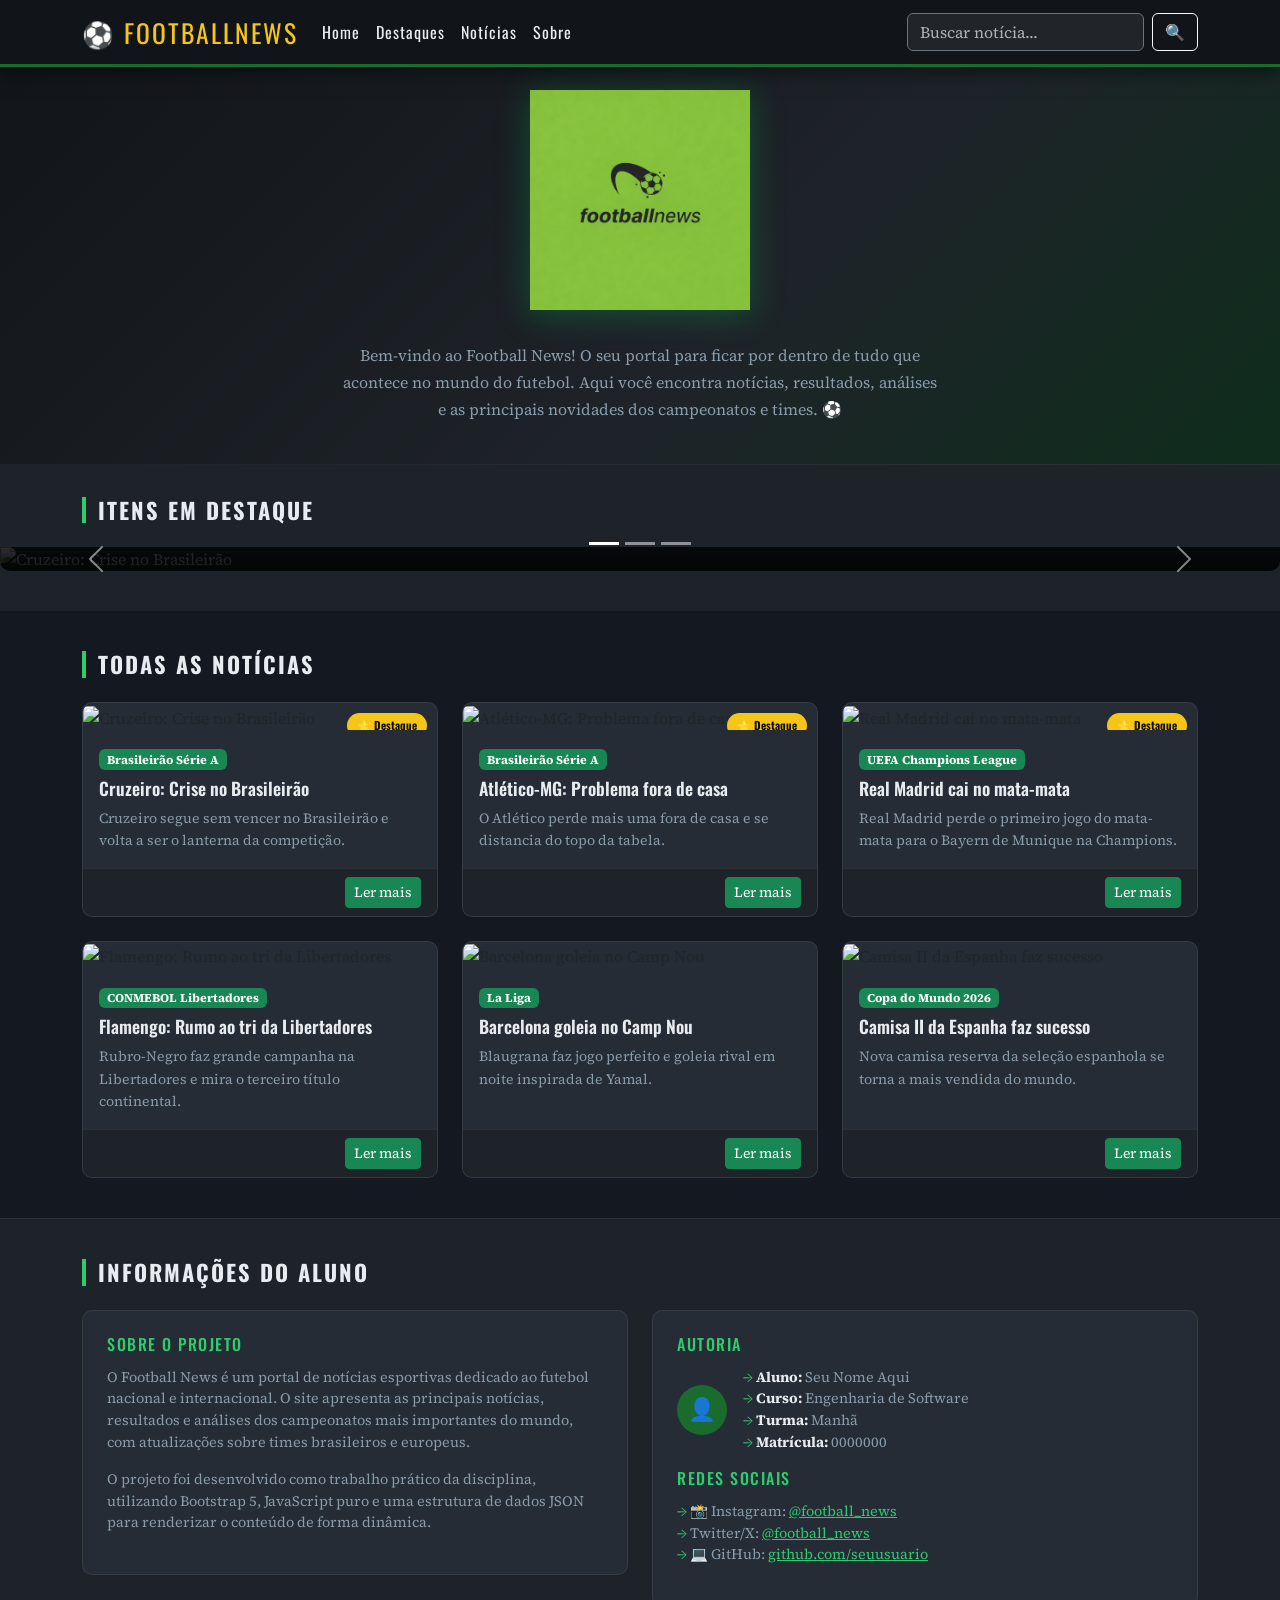
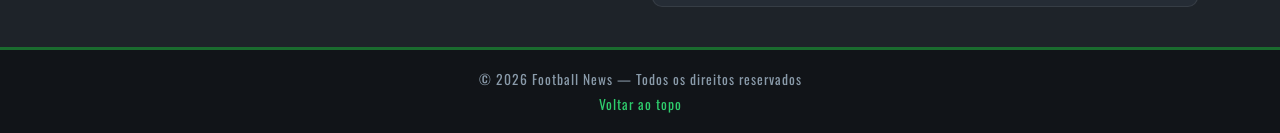
==== public/index.html @ a2ff7a2b "Códgo quese pronto" ====
<!DOCTYPE html>
<html lang="pt-BR">
<head>
  <meta charset="UTF-8">
  <meta name="viewport" content="width=device-width, initial-scale=1.0">
  <title>Football News — Portal de Futebol</title>
  <link href="https://cdn.jsdelivr.net/npm/bootstrap@5.3.3/dist/css/bootstrap.min.css" rel="stylesheet">
  <link rel="stylesheet" href="style.css">
</head>
<body>

 
  <nav class="navbar navbar-expand-lg fixed-top" data-bs-theme="dark">
    <div class="container">
      <a class="navbar-brand" href="index.html">⚽ FOOTBALLNEWS</a>
      <button class="navbar-toggler" type="button" data-bs-toggle="collapse" data-bs-target="#navMenu">
        <span class="navbar-toggler-icon"></span>
      </button>
      <div class="collapse navbar-collapse" id="navMenu">
        <ul class="navbar-nav me-auto mb-2 mb-lg-0">
          <li class="nav-item"><a class="nav-link active" href="index.html">Home</a></li>
          <li class="nav-item"><a class="nav-link" href="#destaques">Destaques</a></li>
          <li class="nav-item"><a class="nav-link" href="#noticias">Notícias</a></li>
          <li class="nav-item"><a class="nav-link" href="#sobre">Sobre</a></li>
        </ul>
        <form class="d-flex" role="search">
          <input class="form-control me-2 bg-dark border-secondary text-light" type="search" placeholder="Buscar notícia...">
          <button class="btn btn-outline-light" type="submit">🔍</button>
        </form>
      </div>
    </div>
  </nav>

  
  <section class="hero-section" style="padding-top: 90px;">
    <div class="container">
      <img src="imagens/Logo de futebol em destaque.png" class="hero-logo mb-3" alt="Football News Logo">
      <p>Bem-vindo ao Football News! O seu portal para ficar por dentro de tudo que acontece no mundo do futebol. Aqui você encontra notícias, resultados, análises e as principais novidades dos campeonatos e times. ⚽</p>
    </div>
  </section>

 
  <section class="carousel-section" id="destaques">
    <div class="container">
      <h2 class="section-heading">Itens em Destaque</h2>
    </div>

    <div id="carouselDestaque" class="carousel slide" data-bs-ride="carousel">
      <div class="carousel-indicators" id="carousel-indicators"></div>

      <div class="carousel-inner" id="carousel-inner"></div>

      <button class="carousel-control-prev" type="button" data-bs-target="#carouselDestaque" data-bs-slide="prev">
        <span class="carousel-control-prev-icon"></span>
        <span class="visually-hidden">Anterior</span>
      </button>
      <button class="carousel-control-next" type="button" data-bs-target="#carouselDestaque" data-bs-slide="next">
        <span class="carousel-control-next-icon"></span>
        <span class="visually-hidden">Próximo</span>
      </button>
    </div>
  </section>

 
  <section class="cards-section" id="noticias">
    <div class="container">
      <h2 class="section-heading">Todas as Notícias</h2>
      <div class="row row-cols-1 row-cols-sm-2 row-cols-lg-3 g-4" id="cards-noticias"></div>
    </div>
  </section>

  
  <section class="about-section" id="sobre">
    <div class="container">
      <h2 class="section-heading">Informações do Aluno</h2>
      <div class="row g-4">

        <div class="col-md-6">
          <div class="about-card">
            <h6>Sobre o Projeto</h6>
            <p>
              O Football News é um portal de notícias esportivas dedicado ao futebol nacional e internacional.
              O site apresenta as principais notícias, resultados e análises dos campeonatos mais importantes do mundo,
              com atualizações sobre times brasileiros e europeus.
            </p>
            <p>
              O projeto foi desenvolvido como trabalho prático da disciplina, utilizando Bootstrap 5,
              JavaScript puro e uma estrutura de dados JSON para renderizar o conteúdo de forma dinâmica.
            </p>
          </div>
        </div>

        <div class="col-md-6">
          <div class="about-card">
            <h6>Autoria</h6>
            <div class="d-flex align-items-center gap-3 mb-3">
              <div class="avatar-circle">👤</div>
              <div>
                <ul class="mb-0">
                  <li><strong style="color: var(--text);">Aluno:</strong> Seu Nome Aqui</li>
                  <li><strong style="color: var(--text);">Curso:</strong> Engenharia de Software</li>
                  <li><strong style="color: var(--text);">Turma:</strong> Manhã</li>
                  <li><strong style="color: var(--text);">Matrícula:</strong> 0000000</li>
                </ul>
              </div>
            </div>
            <h6 class="mt-3">Redes Sociais</h6>
            <ul>
              <li>📸 Instagram: <a href="#" style="color: var(--green-light);">@football_news</a></li>
              <li> Twitter/X: <a href="#" style="color: var(--green-light);">@football_news</a></li>
              <li>💻 GitHub: <a href="#" style="color: var(--green-light);">github.com/seuusuario</a></li>
            </ul>
          </div>
        </div>

      </div>
    </div>
  </section>


  <footer>
    <p class="mb-1">© 2026 Football News — Todos os direitos reservados</p>
    <p class="mb-0"> <a href="#destaques">Voltar ao topo</a></p>
  </footer>

  <script src="https://cdn.jsdelivr.net/npm/bootstrap@5.3.3/dist/js/bootstrap.bundle.min.js"></script>
  <script src="script.js"></script>
</body>
</html>
---- public/style.css ----
/* ── Google Fonts ── */
@import url('https://fonts.googleapis.com/css2?family=Oswald:wght@400;600;700&family=Source+Serif+4:ital,wght@0,300;0,400;0,600;1,400&display=swap');


:root {
  --green:      #1a6b2e;
  --green-mid:  #228b3b;
  --green-light:#2ecc6c;
  --yellow:     #f5c518;
  --dark:       #111418;
  --mid:        #1e2329;
  --surface:    #252c35;
  --text:       #e8ecf0;
  --muted:      #8a9baa;
  --radius:     10px;
}


*, *::before, *::after { box-sizing: border-box; }

body {
  background-color: #141820;
  color: var(--text);
  font-family: 'Source Serif 4', Georgia, serif;
  margin: 0;
}


.navbar-brand {
  font-family: 'Oswald', sans-serif;
  font-size: 1.6rem;
  letter-spacing: 2px;
  color: var(--yellow) !important;
}

.navbar {
  background-color: var(--dark) !important;
  border-bottom: 3px solid var(--green);
  box-shadow: 0 4px 20px rgba(0,0,0,0.5);
}

.navbar .nav-link { color: var(--text) !important; font-family: 'Oswald', sans-serif; letter-spacing: 1px; }
.navbar .nav-link:hover { color: var(--yellow) !important; }


.hero-section {
  background: linear-gradient(135deg, var(--dark) 0%, var(--mid) 60%, #0f2d1c 100%);
  padding: 3.5rem 1rem 2.5rem;
  text-align: center;
  border-bottom: 1px solid rgba(255,255,255,0.06);
}

.hero-logo {
  max-width: 220px;
  filter: drop-shadow(0 4px 16px rgba(0,200,80,0.3));
}

.hero-section p {
  max-width: 600px;
  margin: 1rem auto 0;
  color: var(--muted);
  font-size: 1rem;
  line-height: 1.7;
}


.section-heading {
  font-family: 'Oswald', sans-serif;
  font-size: 1.4rem;
  font-weight: 700;
  letter-spacing: 2px;
  text-transform: uppercase;
  color: var(--text);
  border-left: 4px solid var(--green-light);
  padding-left: 12px;
  margin-bottom: 1.5rem;
}

/* ── Carousel ── */
.carousel-section {
  background-color: var(--mid);
  padding: 2rem 0 2.5rem;
}

.carousel-img {
  max-height: 420px;
  object-fit: cover;
  width: 100%;
  filter: brightness(0.72);
}

.carousel-caption-custom {
  background: linear-gradient(0deg, rgba(0,0,0,0.85) 0%, transparent 100%);
  bottom: 0; left: 0; right: 0;
  padding: 2rem 2rem 1.5rem;
  text-align: left;
  border-radius: 0 0 var(--radius) var(--radius);
}

.carousel-caption-custom h5 {
  font-family: 'Oswald', sans-serif;
  font-size: 1.5rem;
  font-weight: 700;
  color: #fff;
  margin-bottom: 0.3rem;
}

.carousel-caption-custom p {
  color: #ccc;
  font-size: 0.9rem;
  margin-bottom: 0.8rem;
}

.badge-liga {
  display: inline-block;
  background: var(--green);
  color: #fff;
  font-family: 'Oswald', sans-serif;
  font-size: 0.7rem;
  letter-spacing: 1px;
  text-transform: uppercase;
  padding: 3px 10px;
  border-radius: 20px;
  margin-bottom: 6px;
}


.cards-section {
  padding: 2.5rem 0;
  background-color: #141820;
}

.card-noticia {
  background-color: var(--surface);
  border: 1px solid rgba(255,255,255,0.07);
  border-radius: var(--radius);
  transition: transform 0.22s ease, box-shadow 0.22s ease;
  overflow: hidden;
}

.card-noticia:hover {
  transform: translateY(-5px);
  box-shadow: 0 12px 36px rgba(0,0,0,0.5);
}

.card-img-wrapper {
  position: relative;
  overflow: hidden;
}

.card-img-wrapper img {
  height: 200px;
  object-fit: cover;
  width: 100%;
  transition: transform 0.4s ease;
}

.card-noticia:hover .card-img-wrapper img {
  transform: scale(1.05);
}

.badge-destaque {
  position: absolute;
  top: 10px; right: 10px;
  background: var(--yellow);
  color: #111;
  font-size: 0.7rem;
  font-weight: 700;
  font-family: 'Oswald', sans-serif;
  padding: 4px 10px;
  border-radius: 20px;
}

.card-body { background-color: var(--surface); }

.card-title {
  font-family: 'Oswald', sans-serif;
  font-size: 1.1rem;
  font-weight: 600;
  color: var(--text);
}

.card-text { font-size: 0.88rem; color: var(--muted); line-height: 1.6; }

.card-footer {
  background-color: var(--mid);
  border-top: 1px solid rgba(255,255,255,0.06);
}

/* ── About Section ── */
.about-section {
  background-color: var(--mid);
  padding: 2.5rem 0;
  border-top: 1px solid rgba(255,255,255,0.07);
}

.about-card {
  background: var(--surface);
  border: 1px solid rgba(255,255,255,0.08);
  border-radius: var(--radius);
  padding: 1.5rem;
}

.about-card h6 {
  font-family: 'Oswald', sans-serif;
  letter-spacing: 1.5px;
  text-transform: uppercase;
  color: var(--green-light);
  margin-bottom: 0.8rem;
}

.about-card p, .about-card li { color: var(--muted); font-size: 0.9rem; }
.about-card ul { list-style: none; padding: 0; }
.about-card ul li::before { content: "→ "; color: var(--green-light); }

.avatar-circle {
  width: 50px; height: 50px;
  border-radius: 50%;
  background: var(--green);
  display: flex; align-items: center; justify-content: center;
  font-size: 1.4rem;
  flex-shrink: 0;
}


footer {
  background-color: var(--dark);
  border-top: 3px solid var(--green);
  padding: 1.2rem;
  text-align: center;
  font-family: 'Oswald', sans-serif;
  color: var(--muted);
  font-size: 0.85rem;
  letter-spacing: 1px;
}

footer a { color: var(--green-light); text-decoration: none; }
footer a:hover { color: var(--yellow); }

/* ── DETAIL PAGE ── */
.detalhe-hero {
  background: linear-gradient(180deg, var(--dark) 0%, var(--mid) 100%);
  padding: 2rem 0 1.5rem;
  border-bottom: 1px solid rgba(255,255,255,0.07);
}

.breadcrumb-item a { color: var(--green-light); }
.breadcrumb-item.active { color: var(--muted); }

.detalhe-img {
  width: 100%;
  max-height: 380px;
  object-fit: cover;
  border: 2px solid rgba(255,255,255,0.08);
}

.detalhe-titulo {
  font-family: 'Oswald', sans-serif;
  font-size: 2rem;
  font-weight: 700;
  color: var(--text);
  line-height: 1.2;
}

.detalhe-info-card {
  background: var(--surface);
  border: 1px solid rgba(255,255,255,0.08);
  border-radius: var(--radius);
  padding: 1.5rem;
  height: 100%;
}

.info-grid { display: grid; grid-template-columns: 1fr; gap: 0.75rem; }

.info-item {
  display: flex;
  flex-direction: column;
  gap: 2px;
}

.info-label {
  font-family: 'Oswald', sans-serif;
  font-size: 0.75rem;
  letter-spacing: 1.5px;
  text-transform: uppercase;
  color: var(--green-light);
}

.info-value {
  font-size: 0.95rem;
  color: var(--text);
}

.detalhe-conteudo {
  color: var(--muted);
  line-height: 1.8;
  font-size: 0.97rem;
}

.fotos-section {
  background-color: var(--mid);
  padding: 2.5rem 0;
  border-top: 1px solid rgba(255,255,255,0.07);
}

.foto-card img {
  height: 200px;
  object-fit: cover;
  width: 100%;
  border: 1px solid rgba(255,255,255,0.07);
  transition: transform 0.3s ease;
}

.foto-card:hover img { transform: scale(1.03); }

.foto-titulo {
  font-family: 'Oswald', sans-serif;
  font-size: 0.85rem;
  letter-spacing: 0.5px;
  color: var(--muted);
  text-align: center;
}


@media (max-width: 767px) {
  .detalhe-titulo { font-size: 1.4rem; }
  .carousel-caption-custom h5 { font-size: 1.1rem; }
  .carousel-img { max-height: 260px; }
  .hero-logo { max-width: 160px; }
}
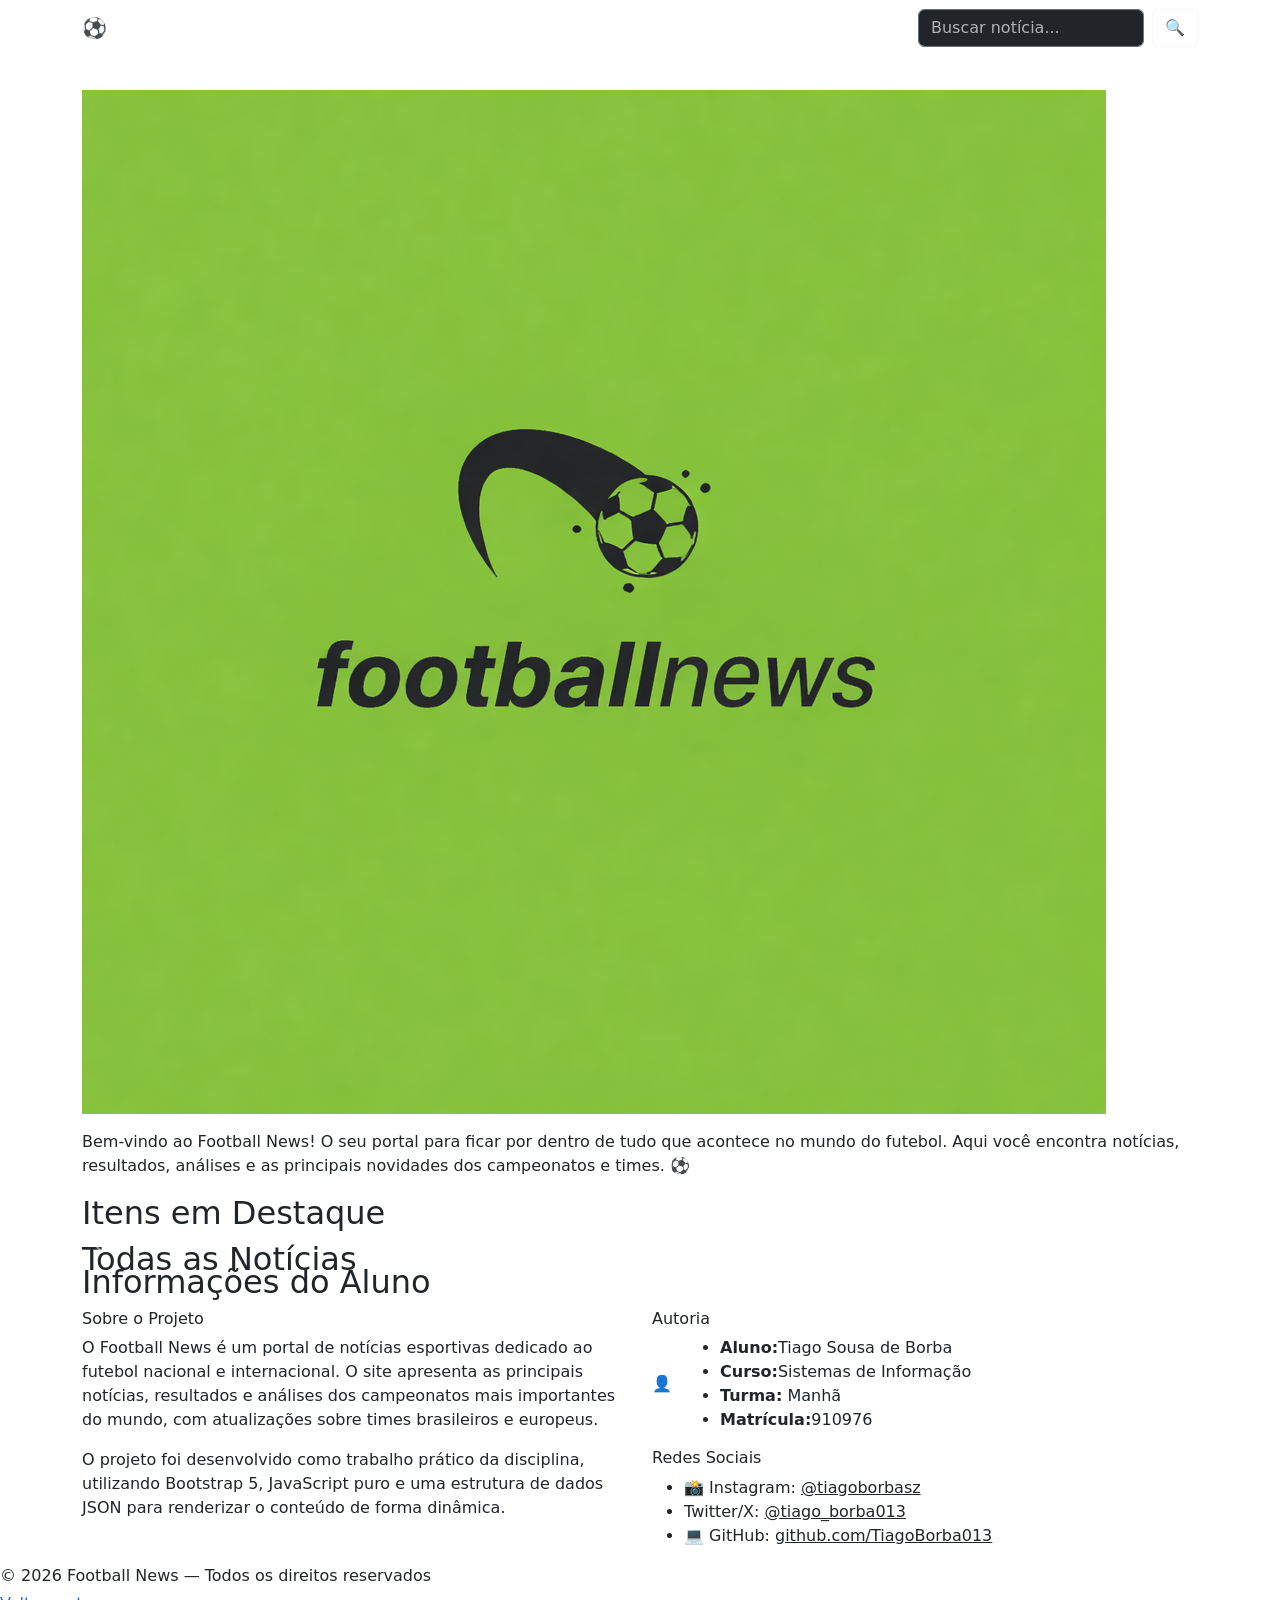
==== commit 5d7d5017: "Recomeçando" ====
--- a/public/index.html
+++ b/public/index.html
@@ -97,18 +97,18 @@
               <div class="avatar-circle">👤</div>
               <div>
                 <ul class="mb-0">
-                  <li><strong style="color: var(--text);">Aluno:</strong> Seu Nome Aqui</li>
-                  <li><strong style="color: var(--text);">Curso:</strong> Engenharia de Software</li>
+                  <li><strong style="color: var(--text);">Aluno:</strong>Tiago Sousa de Borba</li>
+                  <li><strong style="color: var(--text);">Curso:</strong>Sistemas de Informação</li>
                   <li><strong style="color: var(--text);">Turma:</strong> Manhã</li>
-                  <li><strong style="color: var(--text);">Matrícula:</strong> 0000000</li>
+                  <li><strong style="color: var(--text);">Matrícula:</strong>910976</li>
                 </ul>
               </div>
             </div>
             <h6 class="mt-3">Redes Sociais</h6>
             <ul>
-              <li>📸 Instagram: <a href="#" style="color: var(--green-light);">@football_news</a></li>
-              <li> Twitter/X: <a href="#" style="color: var(--green-light);">@football_news</a></li>
-              <li>💻 GitHub: <a href="#" style="color: var(--green-light);">github.com/seuusuario</a></li>
+              <li>📸 Instagram: <a href="#" style="color: var(--green-light);">@tiagoborbasz</a></li>
+              <li> Twitter/X: <a href="#" style="color: var(--green-light);">@tiago_borba013</a></li>
+              <li>💻 GitHub: <a href="#" style="color: var(--green-light);">github.com/TiagoBorba013</a></li>
             </ul>
           </div>
         </div>
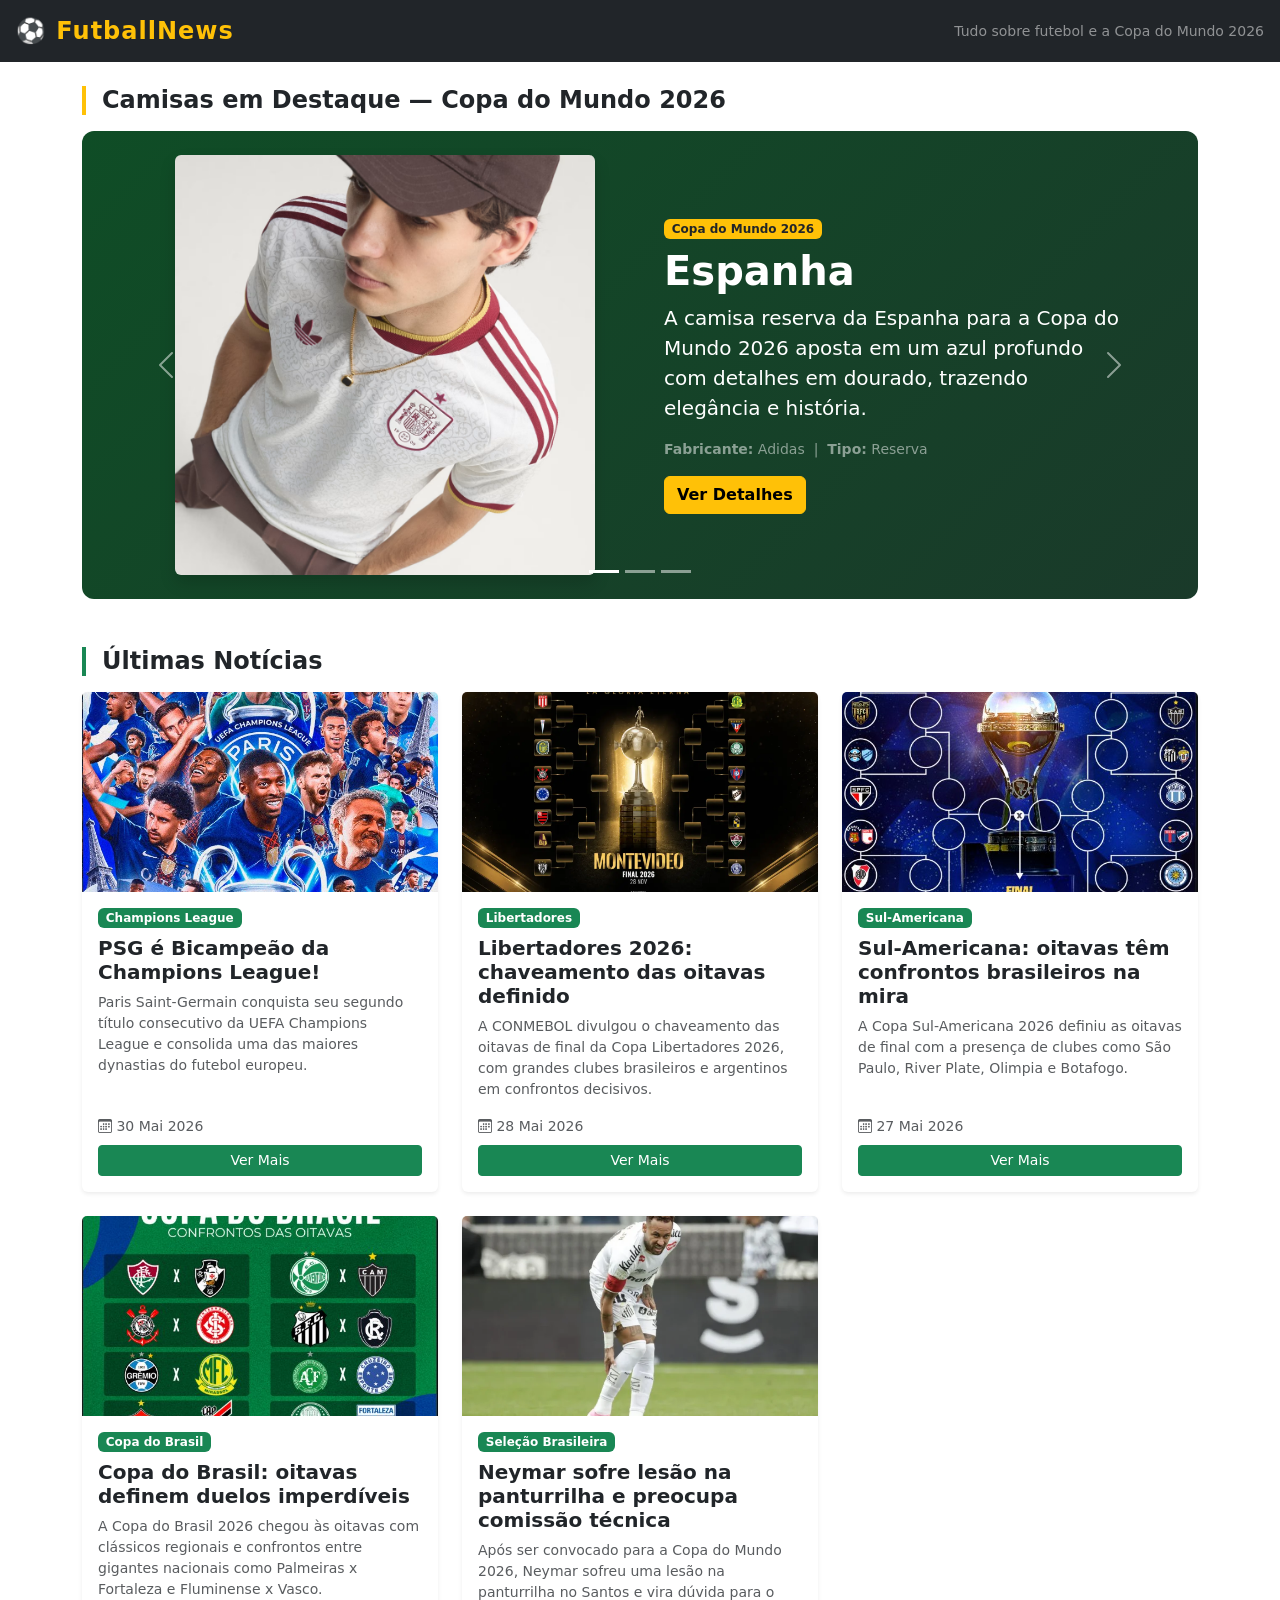
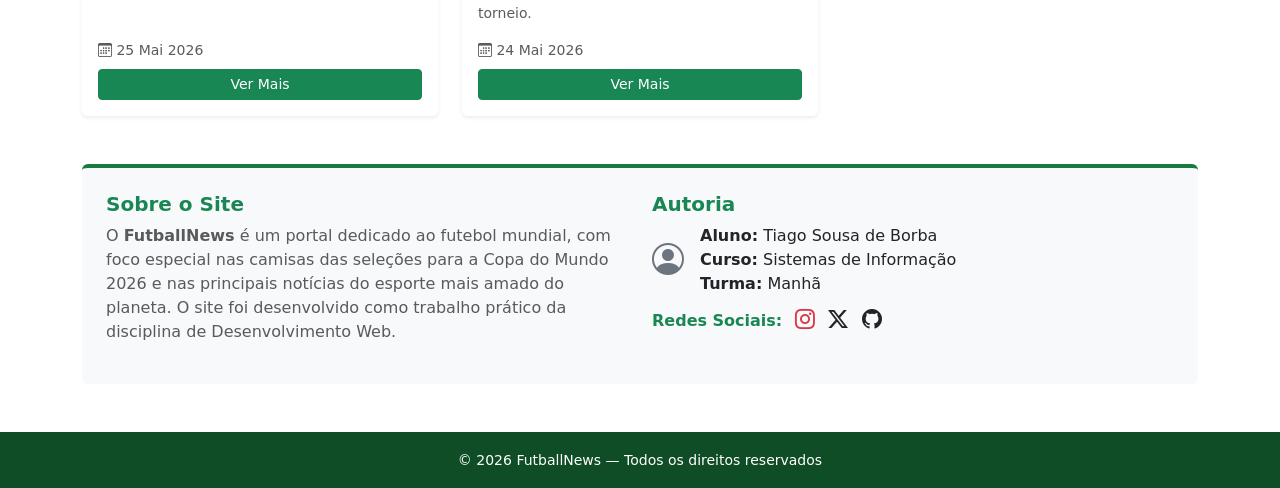
==== commit 6da3c7d8: "Trabalho Pronto" ====
--- a/public/index.html
+++ b/public/index.html
@@ -3,127 +3,87 @@
 <head>
   <meta charset="UTF-8">
   <meta name="viewport" content="width=device-width, initial-scale=1.0">
-  <title>Football News — Portal de Futebol</title>
-  <link href="https://cdn.jsdelivr.net/npm/bootstrap@5.3.3/dist/css/bootstrap.min.css" rel="stylesheet">
-  <link rel="stylesheet" href="style.css">
+  <title>FutballNews</title>
+  <link rel="stylesheet" href="https://cdn.jsdelivr.net/npm/bootstrap@5.3.3/dist/css/bootstrap.min.css">
+  <link rel="stylesheet" href="https://cdn.jsdelivr.net/npm/bootstrap-icons@1.11.3/font/bootstrap-icons.min.css">
+  <link rel="stylesheet" href="styles.css">
 </head>
 <body>
 
- 
-  <nav class="navbar navbar-expand-lg fixed-top" data-bs-theme="dark">
-    <div class="container">
-      <a class="navbar-brand" href="index.html">⚽ FOOTBALLNEWS</a>
-      <button class="navbar-toggler" type="button" data-bs-toggle="collapse" data-bs-target="#navMenu">
-        <span class="navbar-toggler-icon"></span>
-      </button>
-      <div class="collapse navbar-collapse" id="navMenu">
-        <ul class="navbar-nav me-auto mb-2 mb-lg-0">
-          <li class="nav-item"><a class="nav-link active" href="index.html">Home</a></li>
-          <li class="nav-item"><a class="nav-link" href="#destaques">Destaques</a></li>
-          <li class="nav-item"><a class="nav-link" href="#noticias">Notícias</a></li>
-          <li class="nav-item"><a class="nav-link" href="#sobre">Sobre</a></li>
-        </ul>
-        <form class="d-flex" role="search">
-          <input class="form-control me-2 bg-dark border-secondary text-light" type="search" placeholder="Buscar notícia...">
-          <button class="btn btn-outline-light" type="submit">🔍</button>
-        </form>
-      </div>
-    </div>
+
+  <nav class="navbar navbar-dark bg-dark px-3 sticky-top">
+    <a class="navbar-brand text-warning" href="index.html">
+      ⚽ FutballNews
+    </a>
+    <span class="text-white-50 small d-none d-md-block">Tudo sobre futebol e a Copa do Mundo 2026</span>
   </nav>
 
-  
-  <section class="hero-section" style="padding-top: 90px;">
-    <div class="container">
-      <img src="imagens/Logo de futebol em destaque.png" class="hero-logo mb-3" alt="Football News Logo">
-      <p>Bem-vindo ao Football News! O seu portal para ficar por dentro de tudo que acontece no mundo do futebol. Aqui você encontra notícias, resultados, análises e as principais novidades dos campeonatos e times. ⚽</p>
-    </div>
-  </section>
-
- 
-  <section class="carousel-section" id="destaques">
-    <div class="container">
-      <h2 class="section-heading">Itens em Destaque</h2>
-    </div>
-
-    <div id="carouselDestaque" class="carousel slide" data-bs-ride="carousel">
-      <div class="carousel-indicators" id="carousel-indicators"></div>
-
-      <div class="carousel-inner" id="carousel-inner"></div>
-
-      <button class="carousel-control-prev" type="button" data-bs-target="#carouselDestaque" data-bs-slide="prev">
-        <span class="carousel-control-prev-icon"></span>
-        <span class="visually-hidden">Anterior</span>
-      </button>
-      <button class="carousel-control-next" type="button" data-bs-target="#carouselDestaque" data-bs-slide="next">
-        <span class="carousel-control-next-icon"></span>
-        <span class="visually-hidden">Próximo</span>
-      </button>
-    </div>
-  </section>
-
- 
-  <section class="cards-section" id="noticias">
-    <div class="container">
-      <h2 class="section-heading">Todas as Notícias</h2>
-      <div class="row row-cols-1 row-cols-sm-2 row-cols-lg-3 g-4" id="cards-noticias"></div>
-    </div>
-  </section>
+  <div class="container py-4">
 
   
-  <section class="about-section" id="sobre">
-    <div class="container">
-      <h2 class="section-heading">Informações do Aluno</h2>
-      <div class="row g-4">
+    <section class="mb-5">
+      <h4 class="fw-bold mb-3 border-start border-4 border-warning ps-3">
+        Camisas em Destaque — Copa do Mundo 2026
+      </h4>
+      <div id="carrosselCamisas" class="carousel slide" data-bs-ride="carousel">
+       
+        <div class="carousel-indicators" id="carrossel-indicadores"></div>
+   
+        <div class="carousel-inner" id="carrossel-inner"></div>
+      
+        <button class="carousel-control-prev" type="button" data-bs-target="#carrosselCamisas" data-bs-slide="prev">
+          <span class="carousel-control-prev-icon"></span>
+        </button>
+        <button class="carousel-control-next" type="button" data-bs-target="#carrosselCamisas" data-bs-slide="next">
+          <span class="carousel-control-next-icon"></span>
+        </button>
+      </div>
+    </section>
 
+    <section class="mb-5">
+      <h4 class="fw-bold mb-3 border-start border-4 border-success ps-3">
+        Últimas Notícias
+      </h4>
+      <div class="row g-4" id="cards-noticias"></div>
+    </section>
+
+   
+    <section id="secao-aluno" class="rounded p-4 mb-4">
+      <div class="row">
         <div class="col-md-6">
-          <div class="about-card">
-            <h6>Sobre o Projeto</h6>
-            <p>
-              O Football News é um portal de notícias esportivas dedicado ao futebol nacional e internacional.
-              O site apresenta as principais notícias, resultados e análises dos campeonatos mais importantes do mundo,
-              com atualizações sobre times brasileiros e europeus.
-            </p>
-            <p>
-              O projeto foi desenvolvido como trabalho prático da disciplina, utilizando Bootstrap 5,
-              JavaScript puro e uma estrutura de dados JSON para renderizar o conteúdo de forma dinâmica.
-            </p>
+          <h5 class="fw-bold text-success">Sobre o Site</h5>
+          <p class="text-muted">
+            O <strong>FutballNews</strong> é um portal dedicado ao futebol mundial, com foco especial nas camisas das seleções para a Copa do Mundo 2026 e nas principais notícias do esporte mais amado do planeta. O site foi desenvolvido como trabalho prático da disciplina de Desenvolvimento Web.
+          </p>
+        </div>
+        <div class="col-md-6">
+          <h5 class="fw-bold text-success">Autoria</h5>
+          <div class="d-flex align-items-center gap-3">
+            <i class="bi bi-person-circle fs-2 text-secondary"></i>
+            <div>
+              <div><strong>Aluno:</strong> Tiago Sousa de Borba</div>
+              <div><strong>Curso:</strong> Sistemas de Informação</div>
+              <div><strong>Turma:</strong> Manhã</div>
+            </div>
+          </div>
+          <div class="mt-2">
+            <span class="text-success fw-bold me-2">Redes Sociais:</span>
+            <a href="#" class="text-decoration-none me-2"><i class="bi bi-instagram text-danger fs-5"></i></a>
+            <a href="#" class="text-decoration-none me-2"><i class="bi bi-twitter-x text-dark fs-5"></i></a>
+            <a href="#" class="text-decoration-none"><i class="bi bi-github text-dark fs-5"></i></a>
           </div>
         </div>
+      </div>
+    </section>
 
-        <div class="col-md-6">
-          <div class="about-card">
-            <h6>Autoria</h6>
-            <div class="d-flex align-items-center gap-3 mb-3">
-              <div class="avatar-circle">👤</div>
-              <div>
-                <ul class="mb-0">
-                  <li><strong style="color: var(--text);">Aluno:</strong>Tiago Sousa de Borba</li>
-                  <li><strong style="color: var(--text);">Curso:</strong>Sistemas de Informação</li>
-                  <li><strong style="color: var(--text);">Turma:</strong> Manhã</li>
-                  <li><strong style="color: var(--text);">Matrícula:</strong>910976</li>
-                </ul>
-              </div>
-            </div>
-            <h6 class="mt-3">Redes Sociais</h6>
-            <ul>
-              <li>📸 Instagram: <a href="#" style="color: var(--green-light);">@tiagoborbasz</a></li>
-              <li> Twitter/X: <a href="#" style="color: var(--green-light);">@tiago_borba013</a></li>
-              <li>💻 GitHub: <a href="#" style="color: var(--green-light);">github.com/TiagoBorba013</a></li>
-            </ul>
-          </div>
-        </div>
-
-      </div>
-    </div>
-  </section>
+  </div>
 
 
-  <footer>
-    <p class="mb-1">© 2026 Football News — Todos os direitos reservados</p>
-    <p class="mb-0"> <a href="#destaques">Voltar ao topo</a></p>
+  <footer class="text-white text-center py-3">
+    <small>© 2026 FutballNews — Todos os direitos reservados</small>
   </footer>
 
   <script src="https://cdn.jsdelivr.net/npm/bootstrap@5.3.3/dist/js/bootstrap.bundle.min.js"></script>
-  <script src="script.js"></script>
+  <script src="app.js"></script>
 </body>
-</html>+</html>
--- a/public/styles.css
+++ b/public/styles.css
@@ -0,0 +1,46 @@
+
+
+:root {
+  --verde: #1a7a3c;
+  --verde-escuro: #0f4d26;
+  --amarelo: #f5c800;
+}
+
+
+.navbar-brand {
+  font-size: 1.5rem;
+  font-weight: 900;
+  letter-spacing: 1px;
+}
+
+
+#carrosselCamisas {
+  background: linear-gradient(135deg, var(--verde-escuro) 0%, #1a3a2a 100%);
+  border-radius: 12px;
+  min-height: 420px;
+}
+
+
+.card {
+  transition: transform .2s, box-shadow .2s;
+}
+.card:hover {
+  transform: translateY(-5px);
+  box-shadow: 0 8px 24px rgba(0,0,0,.15) !important;
+}
+
+
+#secao-aluno {
+  background-color: #f8f9fa;
+  border-top: 4px solid var(--verde);
+}
+
+
+footer {
+  background-color: var(--verde-escuro);
+}
+
+
+.info-badge {
+  background-color: #f1f3f5;
+}
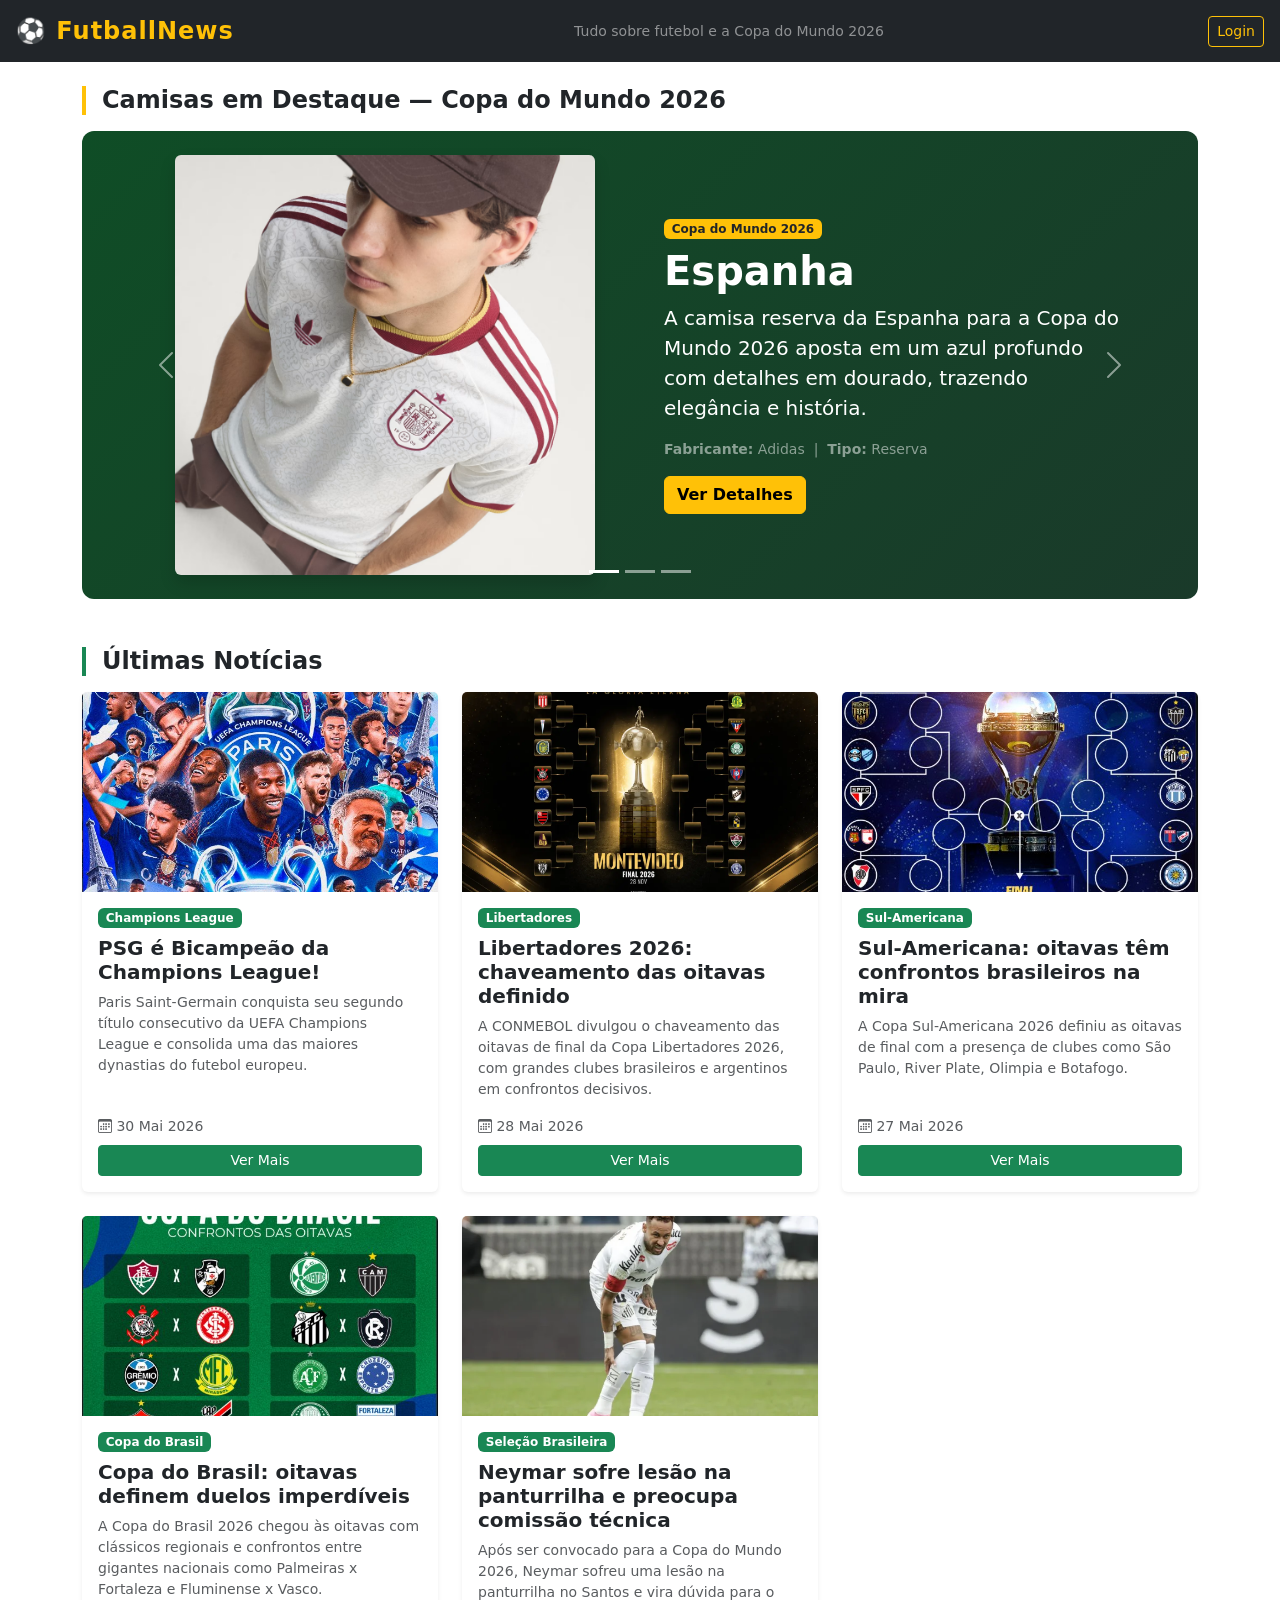
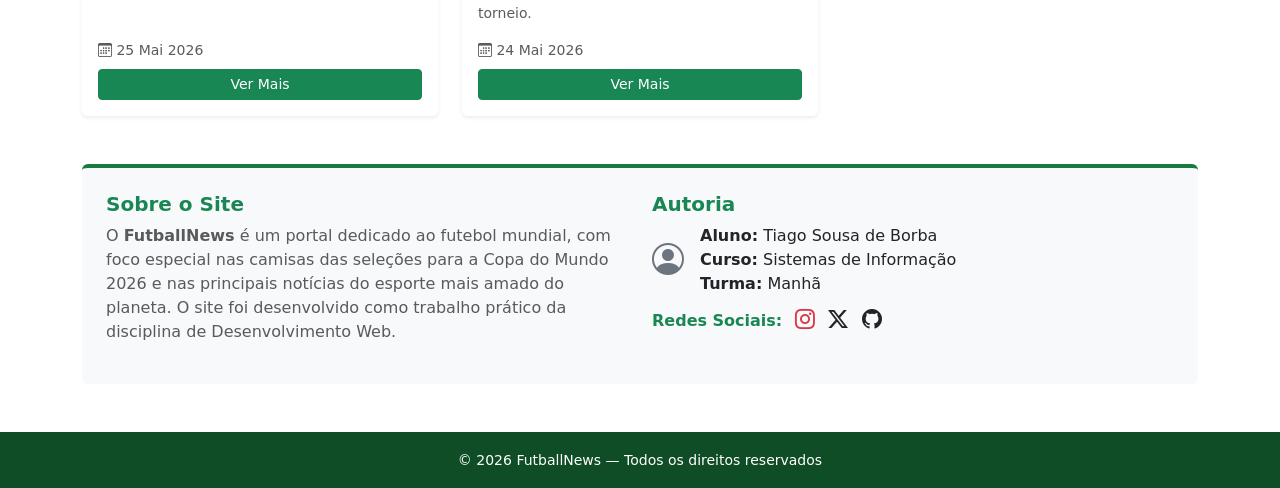
==== commit fea5f9b8: "Login, cadastro e menu dinâmico" ====
--- a/public/index.html
+++ b/public/index.html
@@ -12,11 +12,10 @@
 
 
   <nav class="navbar navbar-dark bg-dark px-3 sticky-top">
-    <a class="navbar-brand text-warning" href="index.html">
-      ⚽ FutballNews
-    </a>
-    <span class="text-white-50 small d-none d-md-block">Tudo sobre futebol e a Copa do Mundo 2026</span>
-  </nav>
+  <a class="navbar-brand text-warning" href="index.html">⚽ FutballNews</a>
+  <span class="text-white-50 small d-none d-md-block">Tudo sobre futebol e a Copa do Mundo 2026</span>
+  <div id="menu-nav" class="d-flex gap-2"></div>
+</nav>
 
   <div class="container py-4">
 
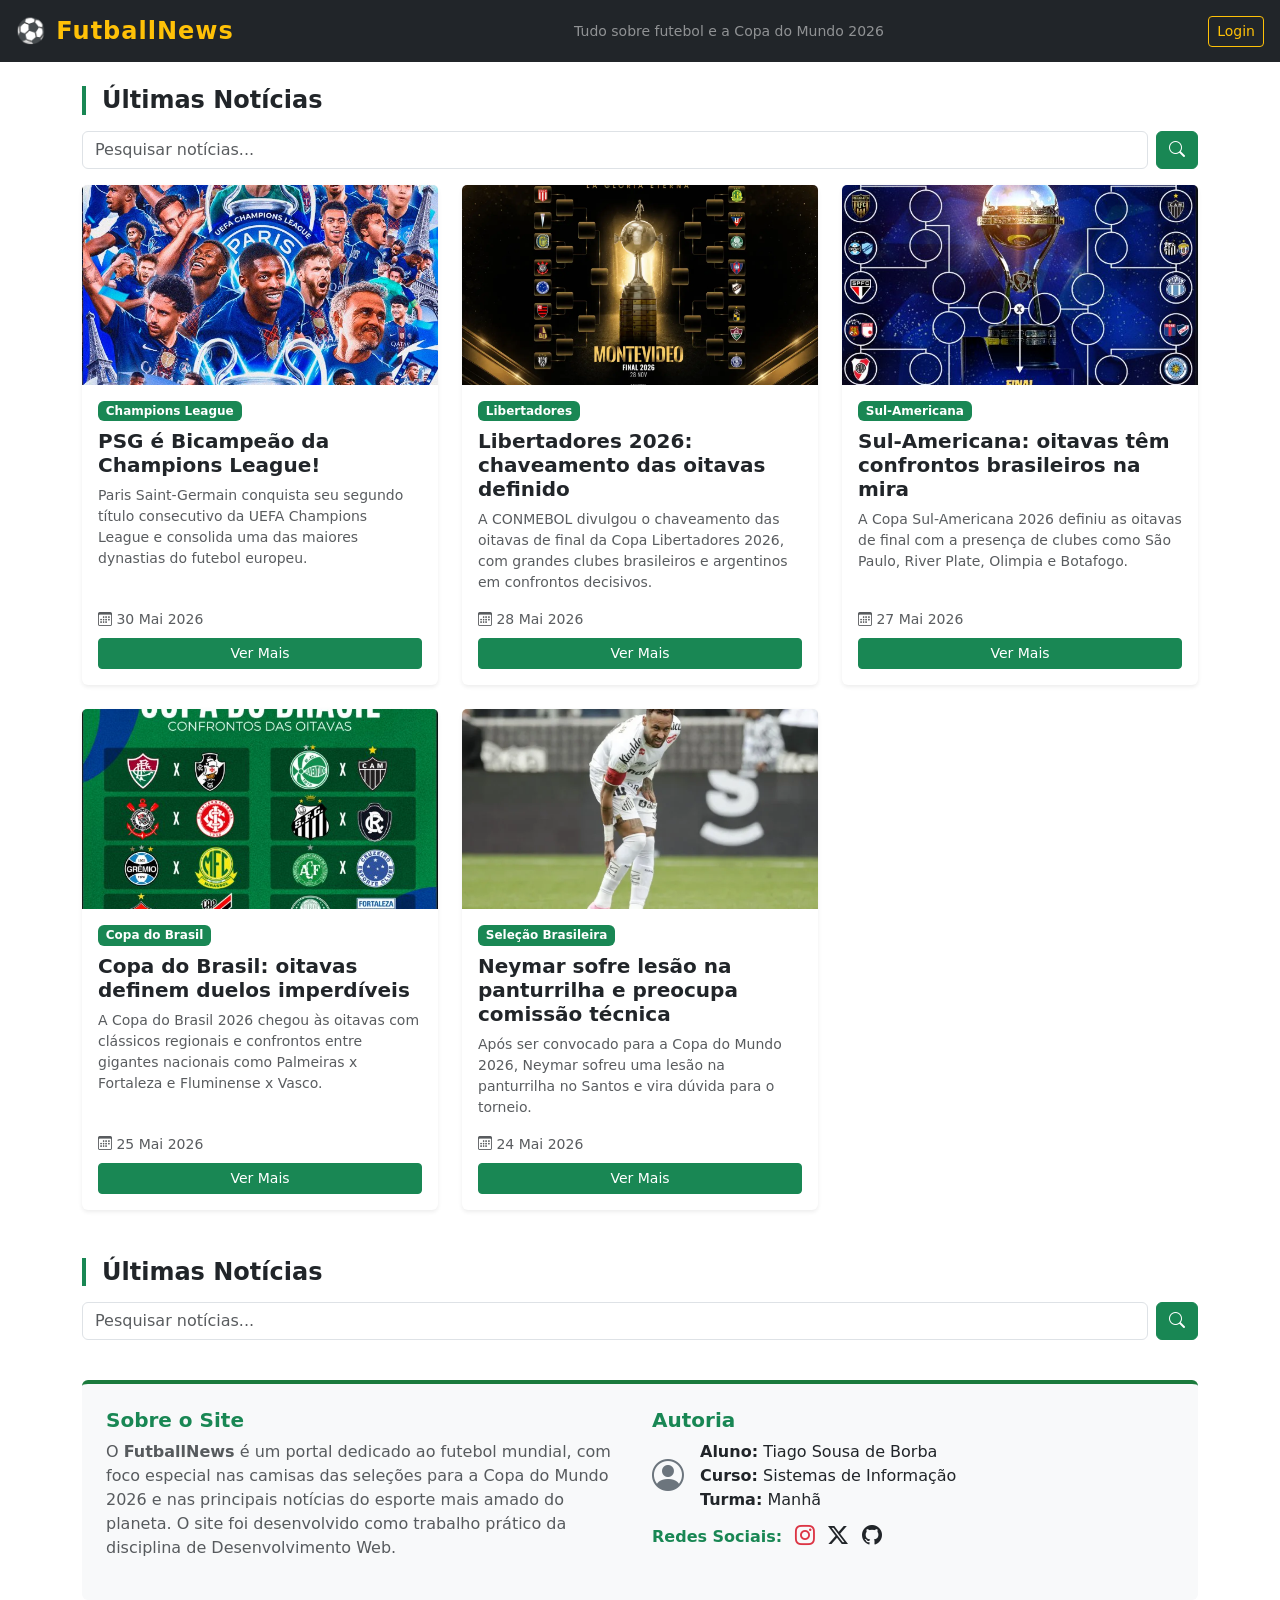
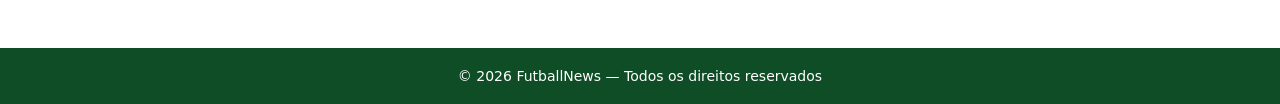
==== commit dbb35d8c: "Pesquisa dos cards" ====
--- a/public/index.html
+++ b/public/index.html
@@ -21,29 +21,25 @@
 
   
     <section class="mb-5">
-      <h4 class="fw-bold mb-3 border-start border-4 border-warning ps-3">
-        Camisas em Destaque — Copa do Mundo 2026
-      </h4>
-      <div id="carrosselCamisas" class="carousel slide" data-bs-ride="carousel">
-       
-        <div class="carousel-indicators" id="carrossel-indicadores"></div>
-   
-        <div class="carousel-inner" id="carrossel-inner"></div>
-      
-        <button class="carousel-control-prev" type="button" data-bs-target="#carrosselCamisas" data-bs-slide="prev">
-          <span class="carousel-control-prev-icon"></span>
-        </button>
-        <button class="carousel-control-next" type="button" data-bs-target="#carrosselCamisas" data-bs-slide="next">
-          <span class="carousel-control-next-icon"></span>
-        </button>
-      </div>
-    </section>
+  <h4 class="fw-bold mb-3 border-start border-4 border-success ps-3">
+    Últimas Notícias
+  </h4>
+  <div class="mb-3 d-flex gap-2">
+    <input type="text" id="input-pesquisa" class="form-control" placeholder="Pesquisar notícias..." oninput="pesquisar()">
+    <button onclick="pesquisar()" class="btn btn-success"><i class="bi bi-search"></i></button>
+  </div>
+  <div class="row g-4" id="cards-noticias"></div>
+</section>
 
     <section class="mb-5">
       <h4 class="fw-bold mb-3 border-start border-4 border-success ps-3">
         Últimas Notícias
       </h4>
-      <div class="row g-4" id="cards-noticias"></div>
+      <div class="mb-3 d-flex gap-2">
+  <input type="text" id="input-pesquisa" class="form-control" placeholder="Pesquisar notícias...">
+  <button onclick="pesquisar()" class="btn btn-success"><i class="bi bi-search"></i></button>
+</div>
+<div class="row g-4" id="cards-noticias"></div>
     </section>
 
    
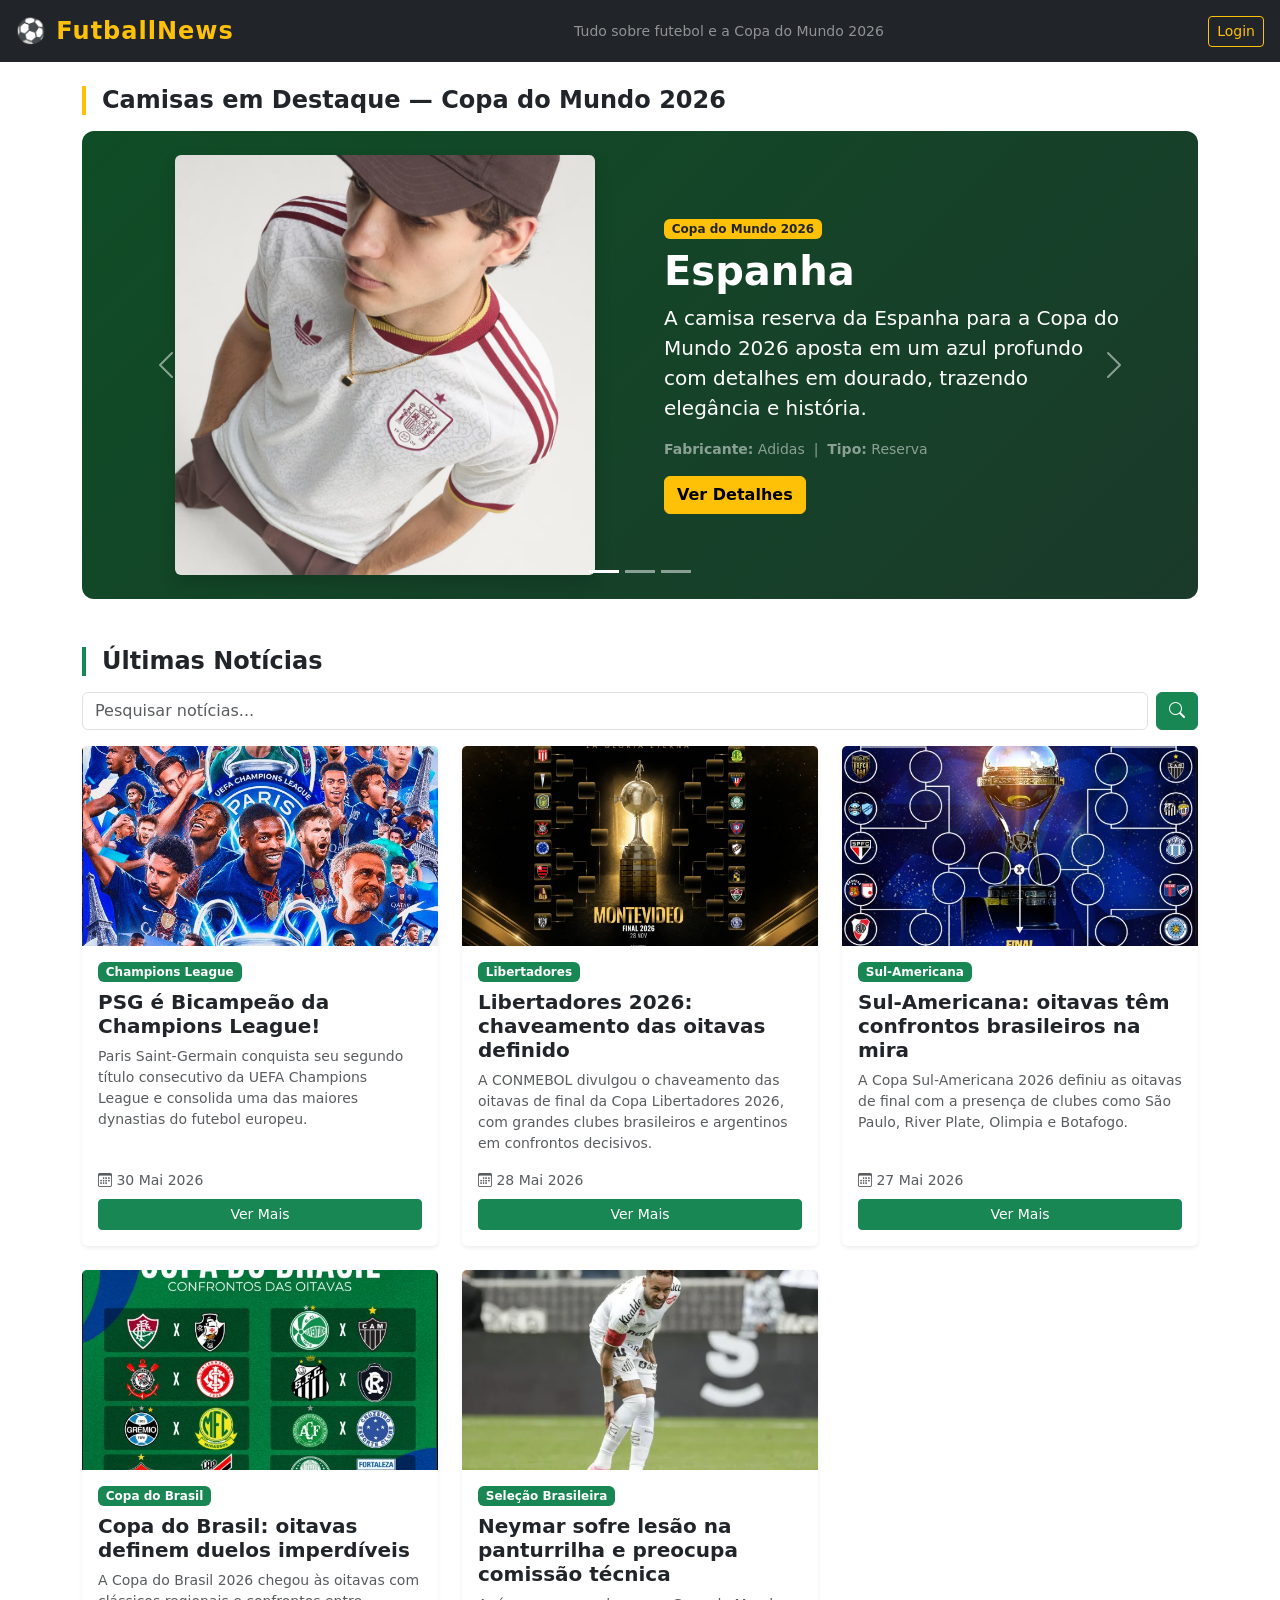
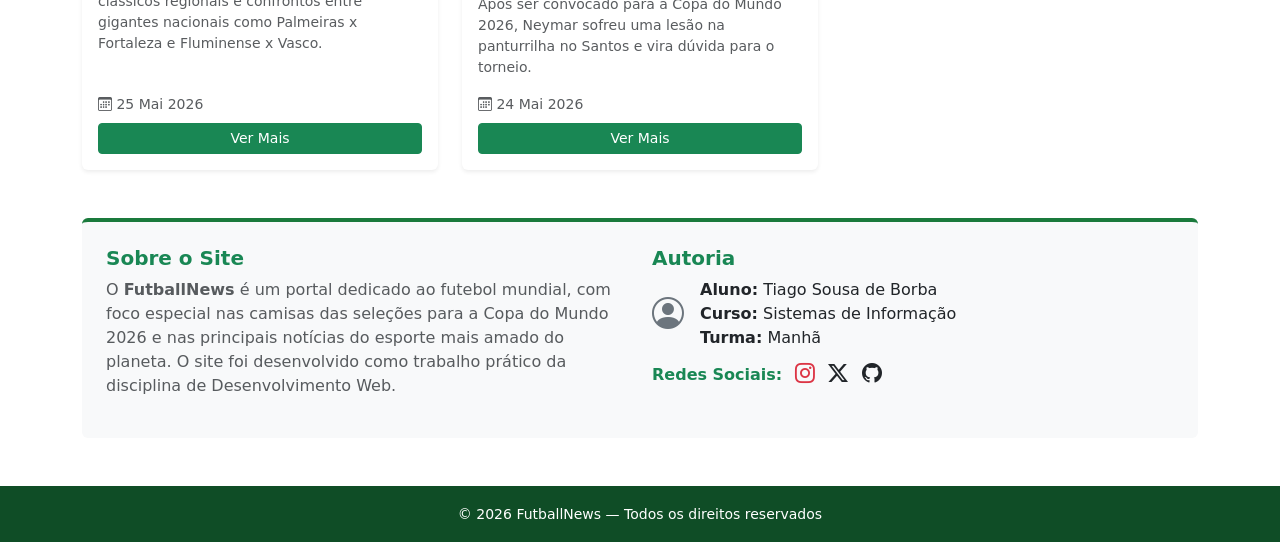
==== commit b1ab69af: "Código finalizado" ====
--- a/public/index.html
+++ b/public/index.html
@@ -18,9 +18,23 @@
 </nav>
 
   <div class="container py-4">
+    <section class="mb-5">
+  <h4 class="fw-bold mb-3 border-start border-4 border-warning ps-3">
+    Camisas em Destaque — Copa do Mundo 2026
+  </h4>
+  <div id="carrosselCamisas" class="carousel slide" data-bs-ride="carousel">
+    <div class="carousel-indicators" id="carrossel-indicadores"></div>
+    <div class="carousel-inner" id="carrossel-inner"></div>
+    <button class="carousel-control-prev" type="button" data-bs-target="#carrosselCamisas" data-bs-slide="prev">
+      <span class="carousel-control-prev-icon"></span>
+    </button>
+    <button class="carousel-control-next" type="button" data-bs-target="#carrosselCamisas" data-bs-slide="next">
+      <span class="carousel-control-next-icon"></span>
+    </button>
+  </div>
+</section>
 
-  
-    <section class="mb-5">
+<section class="mb-5">
   <h4 class="fw-bold mb-3 border-start border-4 border-success ps-3">
     Últimas Notícias
   </h4>
@@ -31,18 +45,6 @@
   <div class="row g-4" id="cards-noticias"></div>
 </section>
 
-    <section class="mb-5">
-      <h4 class="fw-bold mb-3 border-start border-4 border-success ps-3">
-        Últimas Notícias
-      </h4>
-      <div class="mb-3 d-flex gap-2">
-  <input type="text" id="input-pesquisa" class="form-control" placeholder="Pesquisar notícias...">
-  <button onclick="pesquisar()" class="btn btn-success"><i class="bi bi-search"></i></button>
-</div>
-<div class="row g-4" id="cards-noticias"></div>
-    </section>
-
-   
     <section id="secao-aluno" class="rounded p-4 mb-4">
       <div class="row">
         <div class="col-md-6">
